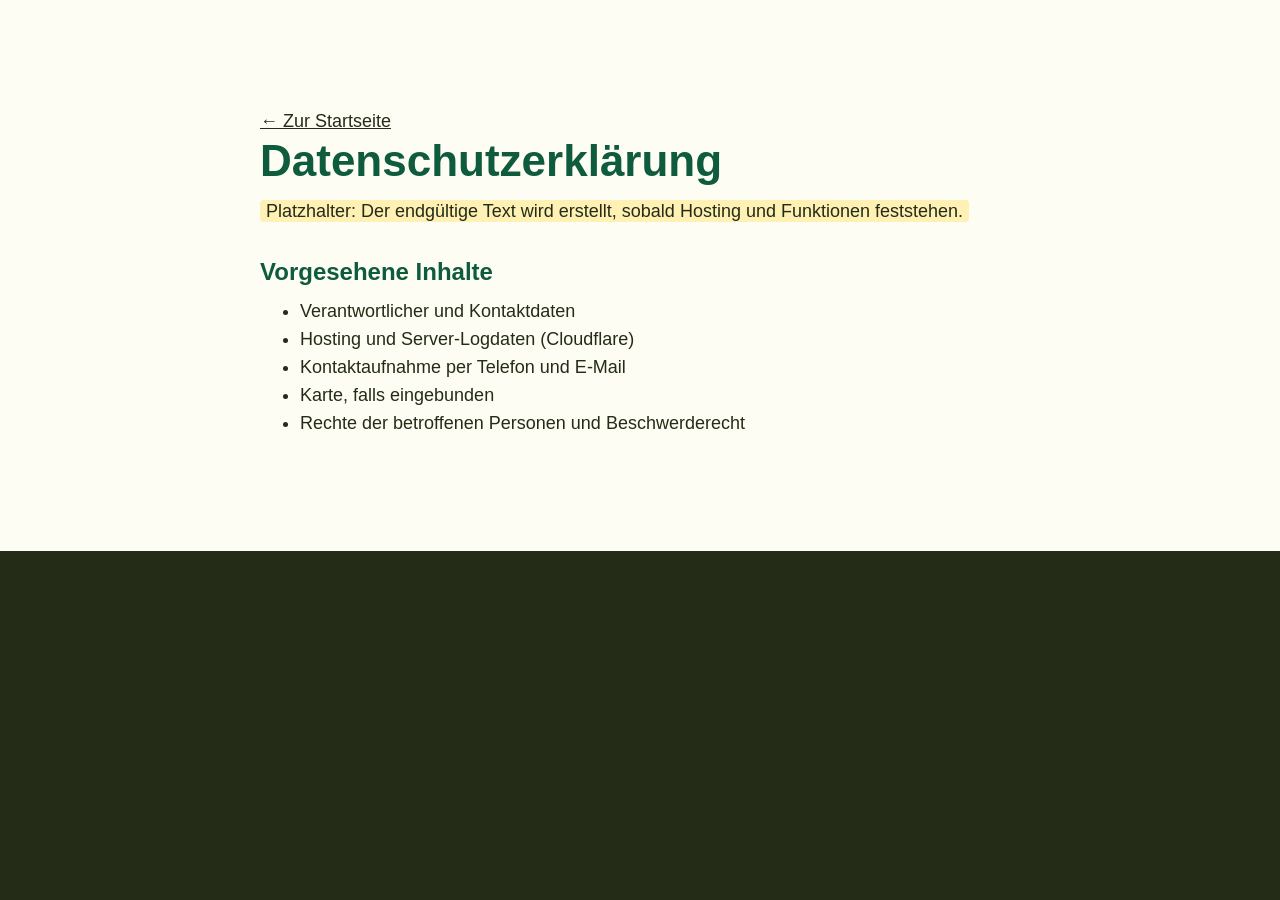
==== datenschutz.html @ 0b419bf0 "Onepager-Layout im Flyer-Stil" ====
<!doctype html>
<html lang="de">
<head>
  <meta charset="utf-8">
  <meta name="viewport" content="width=device-width, initial-scale=1">
  <title>Datenschutz – Weihnachtsbäume Ebner</title>
  <meta name="robots" content="noindex">
  <link rel="icon" href="assets/logo-aus-flyer.png">
  <link rel="stylesheet" href="style.css">
</head>
<body>
<main class="abschnitt">
  <div class="inhalt rechtstext">
    <p><a href="index.html">← Zur Startseite</a></p>
    <h1>Datenschutzerklärung</h1>
    <p><mark>Platzhalter: Der endgültige Text wird erstellt, sobald Hosting und Funktionen feststehen.</mark></p>
    <h2>Vorgesehene Inhalte</h2>
    <ul>
      <li>Verantwortlicher und Kontaktdaten</li>
      <li>Hosting und Server-Logdaten (Cloudflare)</li>
      <li>Kontaktaufnahme per Telefon und E-Mail</li>
      <li>Karte, falls eingebunden</li>
      <li>Rechte der betroffenen Personen und Beschwerderecht</li>
    </ul>
  </div>
</main>
</body>
</html>
---- style.css ----
/* Farben und Grundwerte aus dem Flyer */
:root {
  --tanne-dunkel: #242c17;
  --tanne: #2f3a1f;
  --moos: #5d6848;
  --moos-hell: #a9b593;
  --logo-gruen: #0f5b3e;
  --creme: #fdfdf3;
  --creme-dunkel: #f1f2e4;
  --text: #242c17;
  --radius-pill: 999px;
  --breite: 1120px;
  --gutter: clamp(16px, 4vw, 40px);
}

* { box-sizing: border-box; }
html { scroll-behavior: smooth; scroll-padding-top: 76px; }
body {
  margin: 0;
  background: var(--tanne-dunkel);
  color: var(--text);
  font-family: Arial, "Liberation Sans", Helvetica, sans-serif;
  font-size: 18px;
  line-height: 1.55;
}
img { max-width: 100%; height: auto; display: block; }
h1, h2, h3, p { margin: 0; }
a { color: inherit; }
a:focus-visible { outline: 3px solid var(--moos-hell); outline-offset: 3px; }

.inhalt { width: min(100% - 2 * var(--gutter), var(--breite)); margin-inline: auto; }

/* Kopfzeile */
.kopf {
  position: sticky; top: 0; z-index: 10;
  background: rgba(36, 44, 23, .96);
  color: #fff;
}
.kopf .inhalt { display: flex; align-items: center; gap: 24px; min-height: 64px; }
.marke { display: flex; align-items: center; gap: 10px; font-weight: 700; text-decoration: none; }
.marke img { width: 44px; height: 44px; }
.nav { display: flex; gap: 24px; margin-left: auto; }
.nav a { text-decoration: none; font-size: 16px; }
.nav a:hover { text-decoration: underline; text-underline-offset: 4px; }

/* Pillen und Knöpfe wie auf dem Flyer */
.pille, .knopf {
  display: inline-flex; align-items: center; justify-content: center;
  min-height: 48px; padding: 8px 26px;
  border-radius: var(--radius-pill);
  background: var(--moos); color: #fff;
  text-decoration: none; text-align: center;
}
.knopf { font-weight: 700; cursor: pointer; }
.knopf:hover { background: var(--logo-gruen); }
.knopf.hell { background: var(--creme); color: var(--tanne-dunkel); }
.knopf.hell:hover { background: var(--creme-dunkel); }
.knopf.klein { min-height: 40px; padding: 6px 18px; font-size: 16px; white-space: nowrap; }

/* Hero: dunkles Feld links, Nadeln rechts, Fotokreis unten rechts */
.hero {
  position: relative; overflow: hidden;
  min-height: 800px;
  color: #fff;
  background: var(--tanne-dunkel) url("assets/nadeln-aus-flyer.jpg") right top / auto 100% no-repeat;
}
.hero::before {
  content: ""; position: absolute; inset: 0 auto 0 0;
  width: 61.3%;
  background: var(--tanne-dunkel);
}
.hero .inhalt { position: relative; padding-block: clamp(40px, 7vw, 88px) clamp(48px, 7vw, 96px); }
.hero-kopf { display: flex; align-items: center; gap: clamp(20px, 4vw, 48px); }
.hero-logo { width: clamp(120px, 20vw, 230px); flex: none; }
.hero h1 {
  font-size: clamp(36px, 6.4vw, 76px);
  line-height: 1.08;
  color: var(--moos-hell);
  overflow-wrap: anywhere;
}
.hero-unterzeile { font-size: clamp(24px, 3.6vw, 42px); line-height: 1.2; margin-top: 6px; }
.hero-text { position: relative; z-index: 1; max-width: 640px; }
.hero-zeiten { font-size: clamp(22px, 2.9vw, 34px); line-height: 1.25; margin-top: clamp(32px, 5vw, 64px); }
.hero-ort { font-size: clamp(18px, 2vw, 22px); margin-top: 8px; }
.hinweis { margin-top: 20px; }
.fakten { margin: 20px 0 0; padding-left: 22px; }
.fakten li + li { margin-top: 8px; }
.pillen { display: flex; flex-wrap: wrap; gap: 12px 16px; list-style: none; margin: 28px 0 0; padding: 0; }
.hero-aktionen { display: flex; flex-wrap: wrap; gap: 12px 16px; margin-top: 32px; }
.hero-foto {
  position: absolute; right: 0; bottom: 0;
  width: min(34vw, 460px);
  pointer-events: none;
}

/* Abschnitte */
.abschnitt { padding-block: clamp(56px, 8vw, 96px); background: var(--creme); }
.abschnitt.alt { background: var(--creme-dunkel); }
.abschnitt.dunkel { background: var(--tanne-dunkel); color: #fff; }
.abschnitt h2 {
  font-size: clamp(30px, 4.2vw, 44px); line-height: 1.15;
  color: var(--logo-gruen);
}
.abschnitt.dunkel h2 { color: var(--moos-hell); }
.einleitung { max-width: 680px; margin-top: 12px; }

.raster { display: grid; gap: 24px; margin-top: 36px; }
.raster.drei { grid-template-columns: repeat(3, 1fr); }
.raster.zwei { grid-template-columns: repeat(2, 1fr); align-items: start; gap: clamp(24px, 5vw, 64px); }

.karte { background: #fff; border-radius: 24px; overflow: hidden; display: flex; flex-direction: column; }
.karte-text { padding: 20px 24px 26px; }
.karte h3 { font-size: 24px; line-height: 1.2; color: var(--logo-gruen); margin-bottom: 8px; }

/* Platzhalter: sichtbar markiert, damit nichts versehentlich online geht */
.platzhalter {
  display: grid; place-items: center;
  background: var(--moos-hell); color: var(--tanne-dunkel);
  font-size: 15px; text-align: center; padding: 16px;
}
.bild { aspect-ratio: 4 / 3; }
.bild.rund { aspect-ratio: 1; border-radius: 50%; max-width: 420px; width: 100%; margin-inline: auto; }
.karte-karte { aspect-ratio: 16 / 10; border-radius: 24px; }
mark {
  background: #fff0b3; color: var(--tanne-dunkel);
  padding: 1px 6px; border-radius: 4px;
}

.zeiten { width: 100%; border-collapse: collapse; }
.zeiten th, .zeiten td { padding: 12px 0; text-align: left; border-bottom: 1px solid #ccd0ba; font-weight: 400; vertical-align: top; }
.zeiten th { padding-right: 24px; white-space: nowrap; }

.gruss { font-size: clamp(24px, 3vw, 32px); line-height: 1.3; margin-top: 24px; }

.kontakt-liste { list-style: none; margin: 28px 0 0; padding: 0; display: grid; gap: 20px; font-size: clamp(20px, 2.4vw, 26px); line-height: 1.35; }
.kontakt-liste li { display: flex; gap: 16px; align-items: flex-start; }
.kontakt-liste svg { flex: none; width: 30px; height: 30px; fill: currentColor; margin-top: 2px; }
.kontakt-liste a { text-decoration: none; }
.kontakt-liste a:hover { text-decoration: underline; text-underline-offset: 4px; }

/* Fußzeile */
.fuss { background: #1a2010; color: #dfe3d2; font-size: 16px; padding-block: 28px; }
.fuss .inhalt { display: flex; flex-wrap: wrap; gap: 12px 28px; align-items: center; justify-content: space-between; }
.fuss nav { display: flex; gap: 24px; }

/* Rechtsseiten */
.rechtstext { max-width: 760px; }
.rechtstext h1 { font-size: clamp(32px, 5vw, 44px); line-height: 1.15; color: var(--logo-gruen); }
.rechtstext h2 { font-size: 24px; margin-top: 32px; }
.rechtstext p, .rechtstext ul { margin-top: 12px; }

@media (max-width: 1100px) {
  .hero { min-height: 0; background-size: cover; background-position: center; }
  .hero::before { width: 100%; background: rgba(36, 44, 23, .88); }
  .hero .inhalt { padding-bottom: 24px; }
  .hero-foto { position: relative; width: min(92%, 520px); margin-left: auto; }
}

@media (max-width: 900px) {
  .nav { display: none; }
  .kopf .knopf { margin-left: auto; }
  .raster.drei, .raster.zwei { grid-template-columns: 1fr; }
}

@media (max-width: 520px) {
  .hero-kopf { flex-direction: column; align-items: flex-start; }
  .marke span { display: none; }
  .pille { flex: 1 1 100%; }
  .hero-aktionen .knopf { flex: 1 1 100%; }
}

@media (prefers-reduced-motion: reduce) {
  html { scroll-behavior: auto; }
}
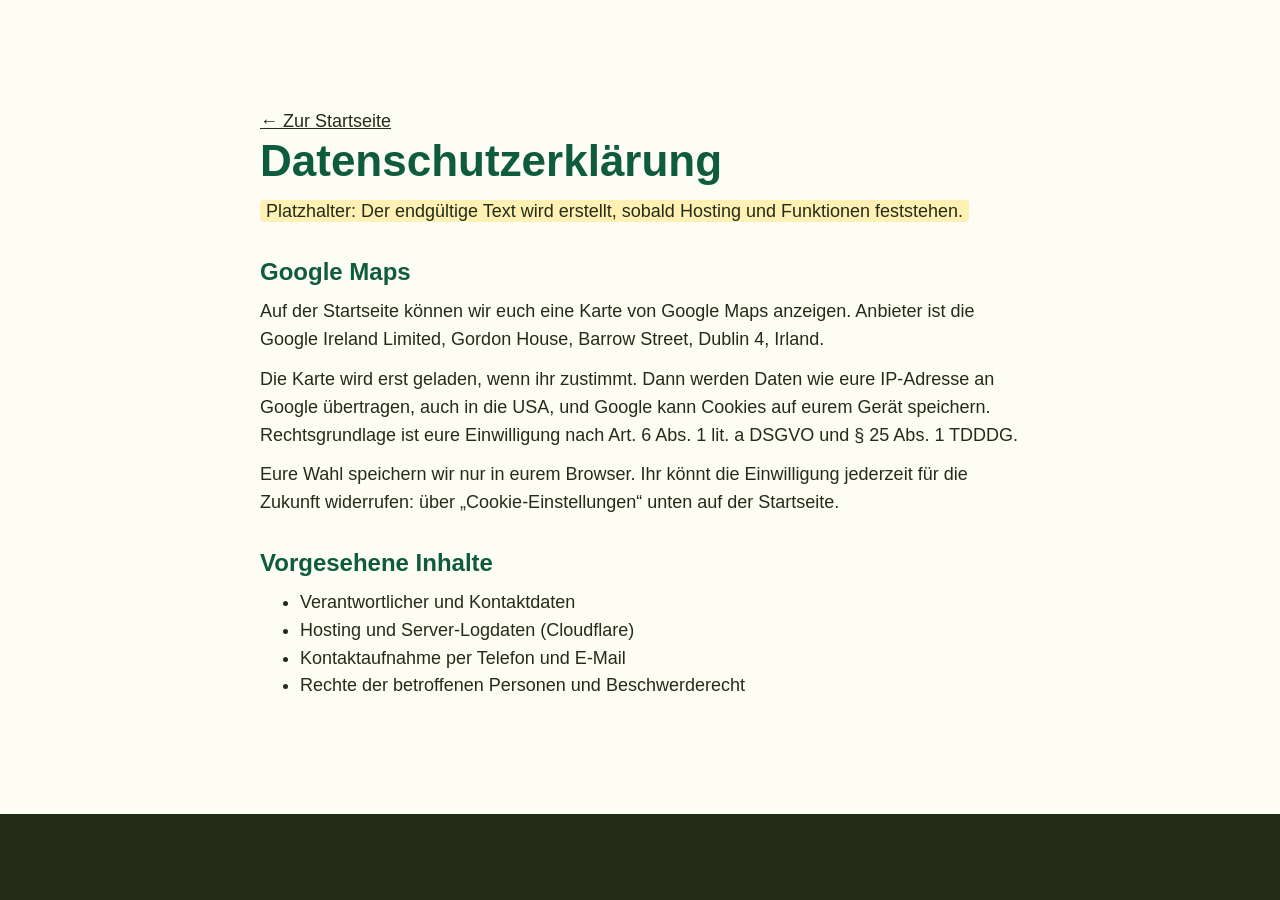
==== commit 12ce15c9: "Google-Karte mit Cookie-Banner" ====
--- a/datenschutz.html
+++ b/datenschutz.html
@@ -14,12 +14,15 @@
     <p><a href="index.html">← Zur Startseite</a></p>
     <h1>Datenschutzerklärung</h1>
     <p><mark>Platzhalter: Der endgültige Text wird erstellt, sobald Hosting und Funktionen feststehen.</mark></p>
+    <h2>Google Maps</h2>
+    <p>Auf der Startseite können wir euch eine Karte von Google Maps anzeigen. Anbieter ist die Google Ireland Limited, Gordon House, Barrow Street, Dublin 4, Irland.</p>
+    <p>Die Karte wird erst geladen, wenn ihr zustimmt. Dann werden Daten wie eure IP-Adresse an Google übertragen, auch in die USA, und Google kann Cookies auf eurem Gerät speichern. Rechtsgrundlage ist eure Einwilligung nach Art. 6 Abs. 1 lit. a DSGVO und § 25 Abs. 1 TDDDG.</p>
+    <p>Eure Wahl speichern wir nur in eurem Browser. Ihr könnt die Einwilligung jederzeit für die Zukunft widerrufen: über „Cookie-Einstellungen“ unten auf der Startseite.</p>
     <h2>Vorgesehene Inhalte</h2>
     <ul>
       <li>Verantwortlicher und Kontaktdaten</li>
       <li>Hosting und Server-Logdaten (Cloudflare)</li>
       <li>Kontaktaufnahme per Telefon und E-Mail</li>
-      <li>Karte, falls eingebunden</li>
       <li>Rechte der betroffenen Personen und Beschwerderecht</li>
     </ul>
   </div>
--- a/style.css
+++ b/style.css
@@ -143,6 +143,30 @@
 .fuss .inhalt { display: flex; flex-wrap: wrap; gap: 12px 28px; align-items: center; justify-content: space-between; }
 .fuss nav { display: flex; gap: 24px; }
 
+.link-knopf {
+  background: none; border: 0; padding: 0;
+  color: inherit; font: inherit;
+  text-decoration: underline; cursor: pointer;
+}
+
+/* Karte und Cookie-Banner */
+.karte-karte { overflow: hidden; }
+.karte-karte p { margin-bottom: 14px; font-size: 16px; }
+.karte-karte:has(iframe) { padding: 0; display: block; }
+.karte-karte iframe { display: block; width: 100%; height: 100%; border: 0; }
+
+.cookie-banner {
+  position: fixed; inset: auto 0 0 0; z-index: 20;
+  background: var(--tanne); color: #fff;
+  font-size: 16px; line-height: 1.45;
+  padding-block: 18px;
+  border-top: 1px solid var(--moos);
+}
+.cookie-banner[hidden] { display: none; }
+.cookie-banner .inhalt { display: flex; align-items: center; gap: 16px 32px; }
+.cookie-banner p { flex: 1; }
+.cookie-aktionen { display: flex; gap: 12px; flex: none; }
+
 /* Rechtsseiten */
 .rechtstext { max-width: 760px; }
 .rechtstext h1 { font-size: clamp(32px, 5vw, 44px); line-height: 1.15; color: var(--logo-gruen); }
@@ -160,6 +184,8 @@
   .nav { display: none; }
   .kopf .knopf { margin-left: auto; }
   .raster.drei, .raster.zwei { grid-template-columns: 1fr; }
+  .cookie-banner .inhalt { flex-direction: column; align-items: stretch; }
+  .cookie-aktionen .knopf { flex: 1; padding-inline: 12px; }
 }
 
 @media (max-width: 520px) {
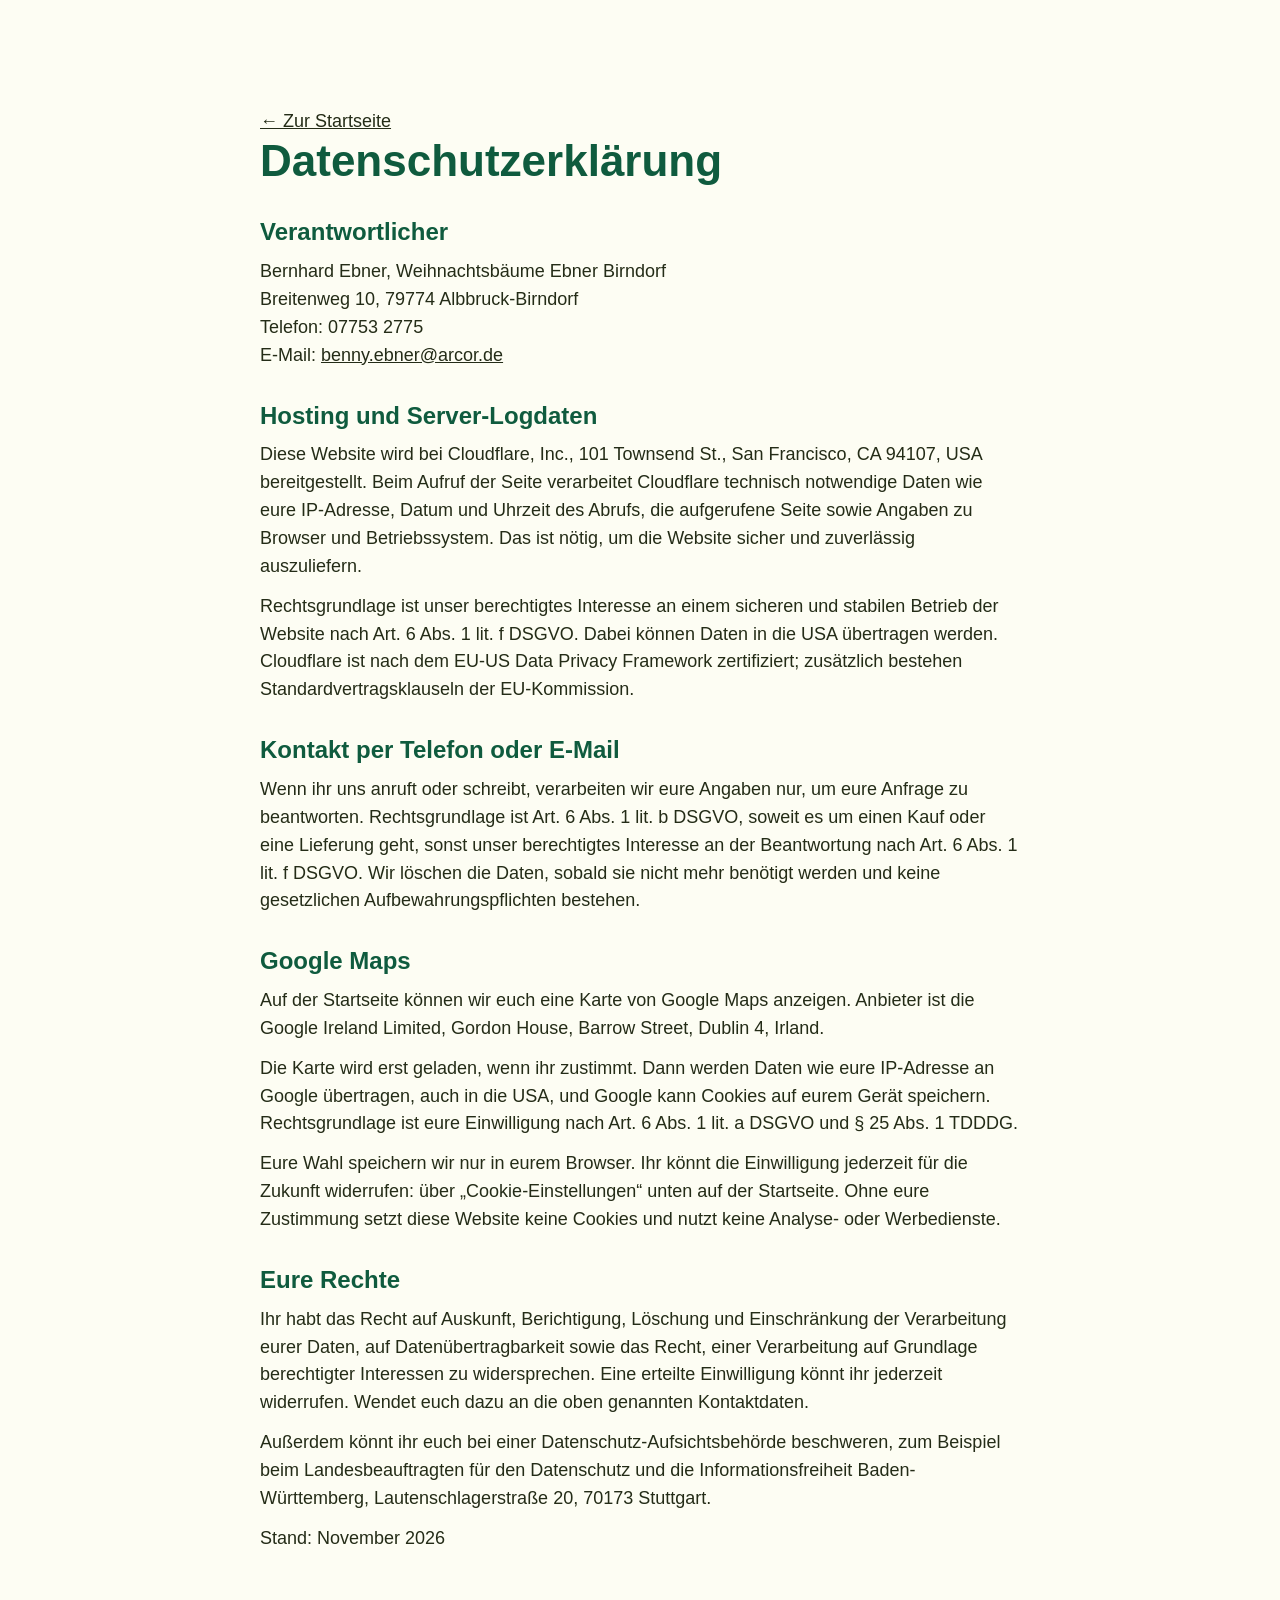
==== commit c368150b: "Galerie, Baumarten, Texte, Impressum und Datenschutz" ====
--- a/datenschutz.html
+++ b/datenschutz.html
@@ -13,18 +13,30 @@
   <div class="inhalt rechtstext">
     <p><a href="index.html">← Zur Startseite</a></p>
     <h1>Datenschutzerklärung</h1>
-    <p><mark>Platzhalter: Der endgültige Text wird erstellt, sobald Hosting und Funktionen feststehen.</mark></p>
+
+    <h2>Verantwortlicher</h2>
+    <p>Bernhard Ebner, Weihnachtsbäume Ebner Birndorf<br>
+    Breitenweg 10, 79774 Albbruck-Birndorf<br>
+    Telefon: 07753 2775<br>
+    E-Mail: <a href="mailto:benny.ebner@arcor.de">benny.ebner@arcor.de</a></p>
+
+    <h2>Hosting und Server-Logdaten</h2>
+    <p>Diese Website wird bei Cloudflare, Inc., 101 Townsend St., San Francisco, CA 94107, USA bereitgestellt. Beim Aufruf der Seite verarbeitet Cloudflare technisch notwendige Daten wie eure IP-Adresse, Datum und Uhrzeit des Abrufs, die aufgerufene Seite sowie Angaben zu Browser und Betriebssystem. Das ist nötig, um die Website sicher und zuverlässig auszuliefern.</p>
+    <p>Rechtsgrundlage ist unser berechtigtes Interesse an einem sicheren und stabilen Betrieb der Website nach Art. 6 Abs. 1 lit. f DSGVO. Dabei können Daten in die USA übertragen werden. Cloudflare ist nach dem EU-US Data Privacy Framework zertifiziert; zusätzlich bestehen Standardvertragsklauseln der EU-Kommission.</p>
+
+    <h2>Kontakt per Telefon oder E-Mail</h2>
+    <p>Wenn ihr uns anruft oder schreibt, verarbeiten wir eure Angaben nur, um eure Anfrage zu beantworten. Rechtsgrundlage ist Art. 6 Abs. 1 lit. b DSGVO, soweit es um einen Kauf oder eine Lieferung geht, sonst unser berechtigtes Interesse an der Beantwortung nach Art. 6 Abs. 1 lit. f DSGVO. Wir löschen die Daten, sobald sie nicht mehr benötigt werden und keine gesetzlichen Aufbewahrungspflichten bestehen.</p>
+
     <h2>Google Maps</h2>
     <p>Auf der Startseite können wir euch eine Karte von Google Maps anzeigen. Anbieter ist die Google Ireland Limited, Gordon House, Barrow Street, Dublin 4, Irland.</p>
     <p>Die Karte wird erst geladen, wenn ihr zustimmt. Dann werden Daten wie eure IP-Adresse an Google übertragen, auch in die USA, und Google kann Cookies auf eurem Gerät speichern. Rechtsgrundlage ist eure Einwilligung nach Art. 6 Abs. 1 lit. a DSGVO und § 25 Abs. 1 TDDDG.</p>
-    <p>Eure Wahl speichern wir nur in eurem Browser. Ihr könnt die Einwilligung jederzeit für die Zukunft widerrufen: über „Cookie-Einstellungen“ unten auf der Startseite.</p>
-    <h2>Vorgesehene Inhalte</h2>
-    <ul>
-      <li>Verantwortlicher und Kontaktdaten</li>
-      <li>Hosting und Server-Logdaten (Cloudflare)</li>
-      <li>Kontaktaufnahme per Telefon und E-Mail</li>
-      <li>Rechte der betroffenen Personen und Beschwerderecht</li>
-    </ul>
+    <p>Eure Wahl speichern wir nur in eurem Browser. Ihr könnt die Einwilligung jederzeit für die Zukunft widerrufen: über „Cookie-Einstellungen“ unten auf der Startseite. Ohne eure Zustimmung setzt diese Website keine Cookies und nutzt keine Analyse- oder Werbedienste.</p>
+
+    <h2>Eure Rechte</h2>
+    <p>Ihr habt das Recht auf Auskunft, Berichtigung, Löschung und Einschränkung der Verarbeitung eurer Daten, auf Datenübertragbarkeit sowie das Recht, einer Verarbeitung auf Grundlage berechtigter Interessen zu widersprechen. Eine erteilte Einwilligung könnt ihr jederzeit widerrufen. Wendet euch dazu an die oben genannten Kontaktdaten.</p>
+    <p>Außerdem könnt ihr euch bei einer Datenschutz-Aufsichtsbehörde beschweren, zum Beispiel beim Landesbeauftragten für den Datenschutz und die Informationsfreiheit Baden-Württemberg, Lautenschlagerstraße 20, 70173 Stuttgart.</p>
+
+    <p>Stand: November 2026</p>
   </div>
 </main>
 </body>
--- a/style.css
+++ b/style.css
@@ -43,8 +43,8 @@
 .nav a { text-decoration: none; font-size: 16px; }
 .nav a:hover { text-decoration: underline; text-underline-offset: 4px; }
 
-/* Pillen und Knöpfe wie auf dem Flyer */
-.pille, .knopf {
+/* Knöpfe wie auf dem Flyer */
+.knopf {
   display: inline-flex; align-items: center; justify-content: center;
   min-height: 48px; padding: 8px 26px;
   border-radius: var(--radius-pill);
@@ -59,15 +59,14 @@
 
 /* Hero: dunkles Feld links, Nadeln rechts, Fotokreis unten rechts */
 .hero {
-  position: relative; overflow: hidden;
+  position: relative; z-index: 2;
   min-height: 800px;
   color: #fff;
-  background: var(--tanne-dunkel) url("assets/nadeln-aus-flyer.jpg") right top / auto 100% no-repeat;
+  background: var(--tanne-dunkel) url("assets/nadeln-hintergrund.webp") center / cover no-repeat;
 }
 .hero::before {
-  content: ""; position: absolute; inset: 0 auto 0 0;
-  width: 61.3%;
-  background: var(--tanne-dunkel);
+  content: ""; position: absolute; inset: 0;
+  background: rgba(36, 44, 23, .76);
 }
 .hero .inhalt { position: relative; padding-block: clamp(40px, 7vw, 88px) clamp(48px, 7vw, 96px); }
 .hero-kopf { display: flex; align-items: center; gap: clamp(20px, 4vw, 48px); }
@@ -78,17 +77,28 @@
   color: var(--moos-hell);
   overflow-wrap: anywhere;
 }
-.hero-unterzeile { font-size: clamp(24px, 3.6vw, 42px); line-height: 1.2; margin-top: 6px; }
+.hero-unterzeile { display: block; color: #fff; font-weight: 400; font-size: clamp(24px, 3.2vw, 38px); line-height: 1.2; margin-top: 6px; }
 .hero-text { position: relative; z-index: 1; max-width: 640px; }
 .hero-zeiten { font-size: clamp(22px, 2.9vw, 34px); line-height: 1.25; margin-top: clamp(32px, 5vw, 64px); }
 .hero-ort { font-size: clamp(18px, 2vw, 22px); margin-top: 8px; }
 .hinweis { margin-top: 20px; }
-.fakten { margin: 20px 0 0; padding-left: 22px; }
-.fakten li + li { margin-top: 8px; }
-.pillen { display: flex; flex-wrap: wrap; gap: 12px 16px; list-style: none; margin: 28px 0 0; padding: 0; }
+.fakten {
+  display: grid; grid-template-columns: repeat(2, 1fr); gap: 20px 24px;
+  list-style: none; margin: 28px 0 0; padding: 0;
+}
+.fakten li { display: flex; align-items: center; gap: 14px; line-height: 1.3; }
+.pikto {
+  flex: none; display: grid; place-items: center;
+  width: 54px; height: 54px; border-radius: 50%;
+  background: var(--logo-gruen); color: #fff;
+}
+.pikto svg { width: 30px; height: 30px; fill: none; stroke: currentColor; stroke-width: 1.7; stroke-linecap: round; stroke-linejoin: round; }
+.pikto svg.gefuellt { fill: currentColor; stroke: none; }
+.pikto svg.gefuellt .vorn { stroke: var(--logo-gruen); stroke-width: 1; }
 .hero-aktionen { display: flex; flex-wrap: wrap; gap: 12px 16px; margin-top: 32px; }
+/* Fotokreis ragt unten in den hellen Abschnitt hinein */
 .hero-foto {
-  position: absolute; right: 0; bottom: 0;
+  position: absolute; right: 0; bottom: -130px;
   width: min(34vw, 460px);
   pointer-events: none;
 }
@@ -106,6 +116,8 @@
 
 .raster { display: grid; gap: 24px; margin-top: 36px; }
 .raster.drei { grid-template-columns: repeat(3, 1fr); }
+.raster.vier { grid-template-columns: repeat(4, 1fr); }
+.raster.vier .bild { aspect-ratio: 3 / 4; width: 100%; object-fit: cover; }
 .raster.zwei { grid-template-columns: repeat(2, 1fr); align-items: start; gap: clamp(24px, 5vw, 64px); }
 
 .karte { background: #fff; border-radius: 24px; overflow: hidden; display: flex; flex-direction: column; }
@@ -130,6 +142,40 @@
 .zeiten th, .zeiten td { padding: 12px 0; text-align: left; border-bottom: 1px solid #ccd0ba; font-weight: 400; vertical-align: top; }
 .zeiten th { padding-right: 24px; white-space: nowrap; }
 
+/* Runde Fotogalerie */
+.galerie { position: relative; width: 100%; max-width: 440px; margin-inline: auto; outline-offset: 6px; }
+.galerie:focus-visible { outline: 3px solid var(--moos); }
+.galerie-fenster {
+  position: relative; aspect-ratio: 1;
+  border-radius: 50%; overflow: hidden;
+  background: var(--moos-hell);
+  touch-action: pan-y;
+}
+.galerie-fenster img {
+  position: absolute; inset: 0; width: 100%; height: 100%;
+  object-fit: cover; opacity: 0; transition: opacity .5s ease;
+}
+.galerie-fenster img.aktiv { opacity: 1; }
+.galerie-pfeil {
+  position: absolute; top: calc(50% - 40px);
+  width: 48px; height: 48px; border-radius: 50%; border: 0;
+  display: grid; place-items: center; cursor: pointer;
+  background: var(--creme); color: var(--tanne-dunkel);
+  box-shadow: 0 2px 8px rgba(0, 0, 0, .2);
+}
+.galerie-pfeil:hover { background: #fff; }
+.galerie-pfeil:focus-visible, .galerie-punkte button:focus-visible { outline: 3px solid var(--moos); outline-offset: 2px; }
+.galerie-pfeil svg { width: 24px; height: 24px; fill: none; stroke: currentColor; stroke-width: 2.4; stroke-linecap: round; stroke-linejoin: round; }
+.galerie-pfeil.zurueck { left: -8px; }
+.galerie-pfeil.weiter { right: -8px; }
+.galerie-punkte { display: flex; justify-content: center; gap: 10px; margin-top: 18px; }
+.galerie-punkte button {
+  width: 12px; height: 12px; padding: 0; border-radius: 50%; cursor: pointer;
+  border: 2px solid var(--logo-gruen); background: transparent;
+}
+.galerie-punkte button[aria-current="true"] { background: var(--logo-gruen); }
+@media (prefers-reduced-motion: reduce) { .galerie-fenster img { transition: none; } }
+
 .gruss { font-size: clamp(24px, 3vw, 32px); line-height: 1.3; margin-top: 24px; }
 
 .kontakt-liste { list-style: none; margin: 28px 0 0; padding: 0; display: grid; gap: 20px; font-size: clamp(20px, 2.4vw, 26px); line-height: 1.35; }
@@ -174,13 +220,15 @@
 .rechtstext p, .rechtstext ul { margin-top: 12px; }
 
 @media (max-width: 1100px) {
-  .hero { min-height: 0; background-size: cover; background-position: center; }
-  .hero::before { width: 100%; background: rgba(36, 44, 23, .88); }
+  .hero { min-height: 0; }
   .hero .inhalt { padding-bottom: 24px; }
-  .hero-foto { position: relative; width: min(92%, 520px); margin-left: auto; }
+  .hero-foto { position: relative; bottom: auto; width: min(92%, 520px); margin: 0 0 -90px auto; }
+  #baeume { padding-top: calc(clamp(56px, 8vw, 96px) + 90px); }
+  .raster.vier { grid-template-columns: repeat(2, 1fr); }
 }
 
 @media (max-width: 900px) {
+  .hero-logo { display: none; }
   .nav { display: none; }
   .kopf .knopf { margin-left: auto; }
   .raster.drei, .raster.zwei { grid-template-columns: 1fr; }
@@ -190,8 +238,11 @@
 
 @media (max-width: 520px) {
   .hero-kopf { flex-direction: column; align-items: flex-start; }
+  .fakten { grid-template-columns: 1fr; }
+  .raster.vier { grid-template-columns: 1fr; }
   .marke span { display: none; }
-  .pille { flex: 1 1 100%; }
+  .hero-unterzeile { font-size: 21px; }
+  .hero-ort { font-size: 16px; }
   .hero-aktionen .knopf { flex: 1 1 100%; }
 }
 
